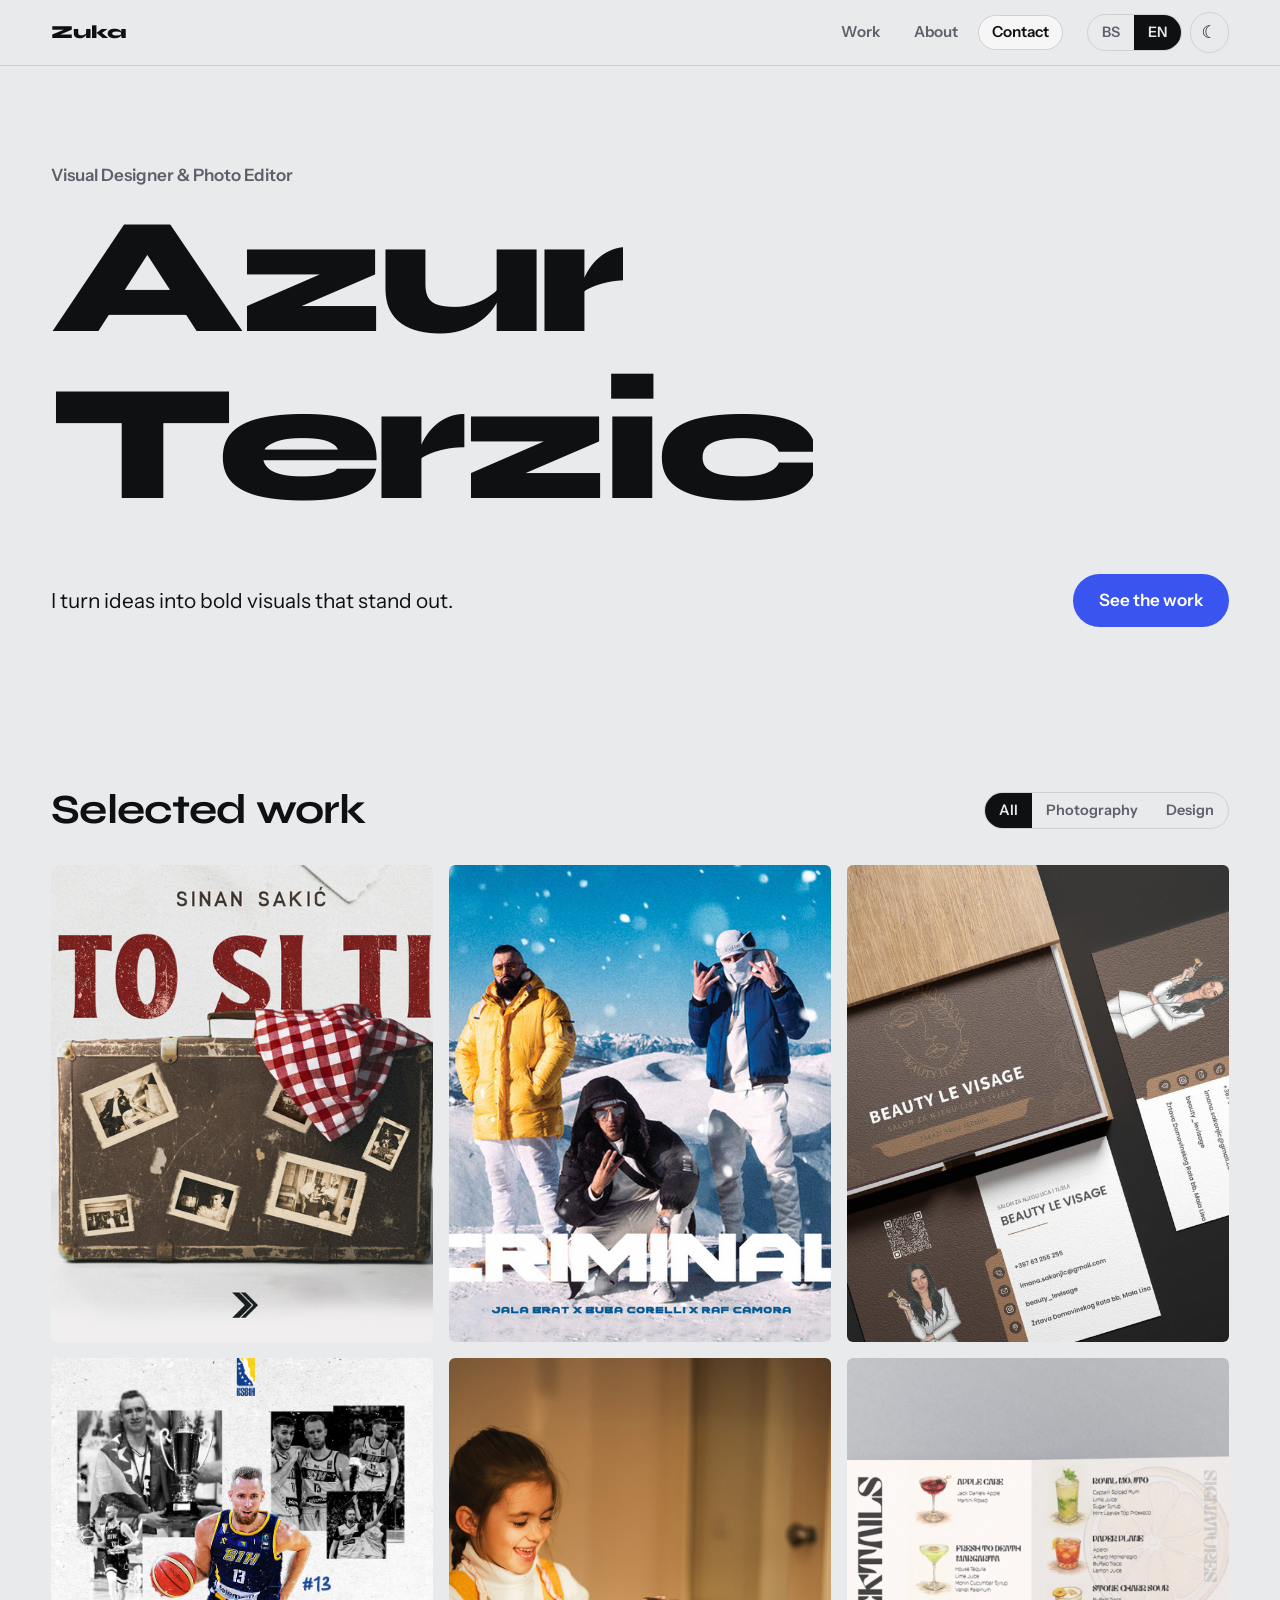
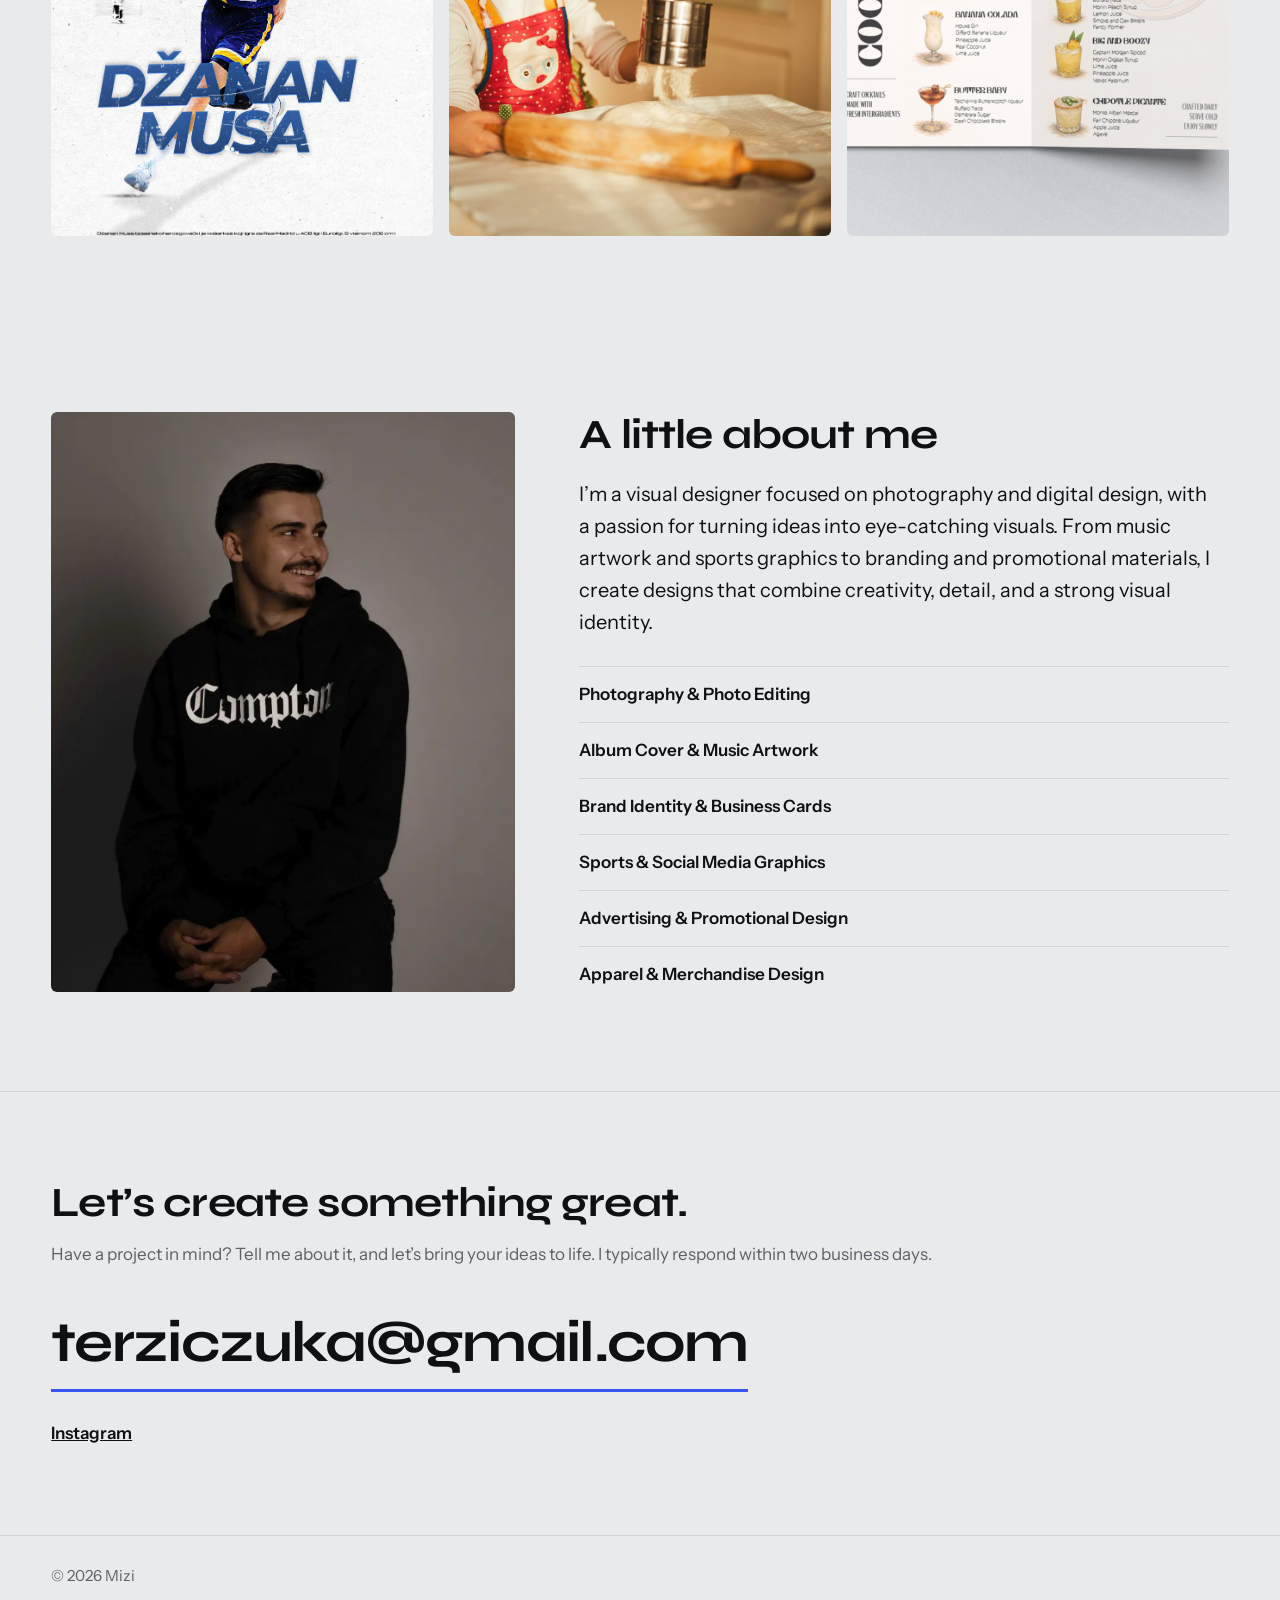
==== index.html @ 41fc602c "initial commit" ====
<!DOCTYPE html>
<html lang="en" data-theme="light">
<head>
  <meta charset="utf-8">
  <meta name="viewport" content="width=device-width, initial-scale=1">
  <title>Zuka – Photo designer</title>
  <meta name="description" content="Portfolio of a photo designer: photography, design and digital work.">
  <script src="early-setup.js"></script>

  <link rel="preconnect" href="https://fonts.googleapis.com">
  <link rel="preconnect" href="https://fonts.gstatic.com" crossorigin>
  <link href="https://fonts.googleapis.com/css2?family=Instrument+Sans:wght@400;600&family=Syne:wght@600..800&display=swap" rel="stylesheet">
  <link rel="stylesheet" href="style.css">
</head>

<body>
  <div id="scroll-progress"></div>

  <!-- === HEADER === -->
  <header class="site-header">
    <div class="container header-row">

        <a class="logo" href="#home">Zuka</a>

      <nav class="menu" aria-label="Main">
        <a href="#work"><span lang="en">Work</span><span lang="bs">Radovi</span></a>
        <a href="#about"><span lang="en">About</span><span lang="bs">O meni</span></a>
        <a href="#contact"><span lang="en">Contact</span><span lang="bs">Kontakt</span></a>
      </nav>

      <div class="controls">
        <div class="pill-group" aria-label="Language">
          <button type="button" data-language="bs" aria-pressed="false">BS</button>
          <button type="button" data-language="en" aria-pressed="true">EN</button>
        </div>
        <button type="button" id="theme-button" class="theme-button" aria-label="Dark / light mode">☾</button>
      </div>

    </div>
  </header>

  <main id="home">

    <!-- === HERO === -->
    <section class="hero">
      <div class="container">

        <p class="hero-role">
          <span lang="en">Visual Designer & Photo Editor</span><span lang="bs">Vizuelni dizajner i foto editor</span>
        </p>

        <h1 id="hero-name">Azur Terzic</h1>

        <div class="hero-row">
          <p class="hero-tagline">
            <span lang="en">I turn ideas into bold visuals that stand out.</span>
            <span lang="bs">Pretvaram ideje u upečatljive vizuale koji se izdvajaju.</span>
          </p>
          <a class="button" href="#work">
            <span lang="en">See the work</span><span lang="bs">Pogledaj radove</span>
          </a>
        </div>

      </div>
    </section>

    <!-- === WORK === -->
    <section id="work">
      <div class="container">

        <div class="work-header">
          <h2><span lang="en">Selected work</span><span lang="bs">Odabrani radovi</span></h2>
          <div class="pill-group" id="filters" aria-label="Filter">
            <button type="button" data-filter="all" aria-pressed="true">
              <span lang="en">All</span><span lang="bs">Sve</span>
            </button>
            <button type="button" data-filter="photo" aria-pressed="false">
              <span lang="en">Photography</span><span lang="bs">Fotografija</span>
            </button>
            <button type="button" data-filter="design" aria-pressed="false">
              <span lang="en">Design</span><span lang="bs">Dizajn</span>
            </button>
          </div>
        </div>

        <div class="gallery" id="gallery">
          <!-- ITEM 1 -->
          <a class="item" href="project-1.html" data-category="photo" style="aspect-ratio: 4 / 5;">
            <img src="photos/to_si_ti_album_cover.jpg" alt="Project title 1" style="view-transition-name: project-1;">
            <span class="caption">
              <strong class="title"><span lang="en">Photo Series for a album - Sinan Sakić</span><span lang="bs">Fotografija albuma - Sinan Sakić</span></strong>
            </span>
          </a>

          <!-- ITEM 2 -->
          <a class="item" href="project-2.html" data-category="design" style="aspect-ratio: 4 / 5;">
            <img src="photos/criminal_cover.jpg" alt="Project title 2" style="view-transition-name: project-1;">
            <span class="caption">
              <strong class="title"><span lang="en">Album Cover Design</span><span lang="bs">Dizajn Cover albuma</span></strong>
            </span>
          </a>

          <!-- ITEM 3 -->
          <a class="item" href="project-3.html" data-category="design" style="aspect-ratio: 4 / 5;">
            <img src="photos/bcard2.png" alt="Project title 3" style="view-transition-name: project-1;">
            <span class="caption">
              <strong class="title"><span lang="en">Business Card Design</span><span lang="bs">Dizajn vizitkarti</span></strong>
            </span>
          </a>

          <!-- ITEM 4 -->
          <a class="item" href="project-4.html" data-category="design" style="aspect-ratio: 4 / 5;">
            <img src="photos/dzanan_musa.png" alt="Project title 4" style="view-transition-name: project-1;">
            <span class="caption">
              <strong class="title"><span lang="en">Sport Graphics</span><span lang="bs">Sportske grafike</span></strong>
            </span>
          </a>

          <!-- ITEM 5 -->
          <a class="item" href="project-5.html" data-category="photo" style="aspect-ratio: 4 / 5;">
            <img src="photos/kuhanje.jpg" alt="Project title 5" style="view-transition-name: project-1;">b
            <span class="caption">
              <strong class="title"><span lang="en">Portrait Photography</span><span lang="bs">Portretna fotografija</span></strong>
            </span>
          </a>

          <!-- ITEM 6 -->
          <a class="item" href="project-6.html" data-category="design" style="aspect-ratio: 4 / 5;">
            <img src="photos/cocktail.png" alt="Project title 6" style="view-transition-name: project-1;">
            <span class="caption">
              <strong class="title"><span lang="en">Apparel & Merchandise Design</span><span lang="bs">Dizajn promotivnih proizvoda</span></strong>
            </span>
          </a>
        </div>
      </div>
    </section>

    <!-- === ABOUT === -->
    <section id="about">
      <div class="container about-layout">
        <div class="portrait">
          <img src="photos/zuka.png" alt="Portrait of the designer">
        </div>

        <div>
          <h2>
            <span lang="en">A little about me</span>
            <span lang="bs">Ukratko o meni</span>
          </h2>

          <p class="about-text">
            <span lang="en">
              I’m a visual designer focused on photography and digital design,
              with a passion for turning ideas into eye-catching visuals.
              From music artwork and sports graphics to branding and promotional
              materials, I create designs that combine creativity, detail,
              and a strong visual identity.
            </span>
            <span lang="bs">
              Bavim se vizuelnim dizajnom, s fokusom na fotografiju i digitalni
              dizajn. Volim pretvarati ideje u upečatljive vizuale — od muzičkih
              naslovnica i sportskih grafika do brendiranja i promotivnih
              materijala. U svom radu spajam kreativnost, detalje i prepoznatljiv
              vizuelni identitet.
            </span>
          </p>

          <ul class="services">
            <li>
              <span lang="en">Photography & Photo Editing</span>
              <span lang="bs">Fotografija i obrada fotografija</span>
            </li>
            <li>
              <span lang="en">Album Cover & Music Artwork</span>
              <span lang="bs">Naslovnice albuma i muzički dizajn</span>
            </li>
            <li>
              <span lang="en">Brand Identity & Business Cards</span>
              <span lang="bs">Vizuelni identitet i vizitkarte</span>
            </li>
            <li>
              <span lang="en">Sports & Social Media Graphics</span>
              <span lang="bs">Sportske grafike i dizajn za društvene mreže</span>
            </li>
            <li>
              <span lang="en">Advertising & Promotional Design</span>
              <span lang="bs">Reklamni i promotivni dizajn</span>
            </li>
            <li>
              <span lang="en">Apparel & Merchandise Design</span>
              <span lang="bs">Dizajn odjeće i promotivnih proizvoda</span>
            </li>
          </ul>
        </div>
      </div>
    </section>

    <!-- === CONTACT === -->
    <section id="contact">
      <div class="container">
        <h2><span lang="en">Let’s create something great.</span><span lang="bs">Hajde da stvorimo nešto sjajno.</span></h2>
        <p class="contact-text">
          <span lang="en">Have a project in mind? Tell me about it, and let’s bring your ideas to life. I typically respond within two business days.</span>
          <span lang="bs">Imaš ideju ili projekat na kojem želiš raditi? Javi mi se i zajedno ćemo tvoje ideje pretvoriti u stvarnost. Obično odgovaram u roku od dva radna dana.</span>
        </p>
        <a class="email-link" href="mailto:terziczuka@gmail.com">terziczuka@gmail.com</a>
        <p class="social-links">
          <a href="https://instagram.com/zukat4_">Instagram</a>
        </p>
      </div>
    </section>

  </main>


  <!-- === FOOTER === -->
  <footer class="site-footer">
    <div class="container">
      &copy; <span id="year"></span> Mizi
    </div>
  </footer>

  <!-- === LIGHTBOX ===  -->
  <dialog id="lightbox">
    <button type="button" id="lightbox-close" class="lightbox-button lightbox-close">✕</button>
    <button type="button" id="lightbox-previous" class="lightbox-button lightbox-previous">‹</button>
    <figure id="lightbox-content"></figure>
    <button type="button" id="lightbox-next" class="lightbox-button lightbox-next">›</button>
  </dialog>

  <script src="main.js"></script>
</body>
</html>
---- style.css ----
:root {
  --background: #e9eaec;
  --surface: #f6f6f7;          
  --text: #0f1012;
  --text-soft: #5d6068;        
  --line: #cfd1d5;             
  --accent: #3a54f0;           
  --accent-text: #ffffff;      
  color-scheme: light;
}

/* Dark theme colors */
:root[data-theme="dark"] {
  --background: #0c0d0f;
  --surface: #15171a;
  --text: #f0f0ee;
  --text-soft: #9a9da5;
  --line: #272a2f;
  --accent: #8a99ff;
  --accent-text: #0c0d0f;
  color-scheme: dark;
}


html[lang="en"] [lang="bs"],
html[lang="bs"] [lang="en"] {
  display: none;
}

* {
  box-sizing: border-box;
}

html {
  scroll-behavior: smooth;      
  scroll-padding-top: 90px;      
}

body {
  margin: 0;
  background: var(--background);
  color: var(--text);
  font-family: "Instrument Sans", system-ui, sans-serif;   
  font-size: 17px;
  line-height: 1.6;
  transition: background 0.25s, color 0.25s;
}

.container {
  max-width: 1280px;
  margin: 0 auto;
  padding: 0 clamp(20px, 4vw, 56px);
}

a {
  color: inherit;
}

:focus-visible {
  outline: 3px solid var(--accent);
  outline-offset: 3px;
}

h1,
h2,
.logo,
.email-link {
  font-family: Syne, "Instrument Sans", system-ui, sans-serif;
}

h2 {
  margin: 0;
  font-size: clamp(1.8rem, 4vw, 2.6rem);
  font-weight: 700;
  letter-spacing: -0.02em;
  line-height: 1.1;
}

section {
  padding: 88px 0;
}

.button {
  display: inline-block;
  padding: 13px 26px;
  border-radius: 99px;
  background: var(--accent);
  color: var(--accent-text);
  font-weight: 600;
  text-decoration: none;
}

.button:hover {
  filter: brightness(1.1);
}

.pill-group {
  display: inline-flex;
  flex-wrap: wrap;
  border: 1px solid var(--line);
  border-radius: 99px;
  overflow: hidden;
}

.pill-group button {
  padding: 6px 14px;
  border: 0;
  background: none;
  color: var(--text-soft);
  font: inherit;
  font-size: 0.9rem;
  font-weight: 600;
  cursor: pointer;
}

.pill-group button[aria-pressed="true"] {
  background: var(--text);
  color: var(--background);
}

#scroll-progress {
  position: fixed;
  top: 0;
  left: 0;
  z-index: 70;
  width: 100%;
  height: 3px;
  background: var(--accent);
  transform: scaleX(0);          
  transform-origin: left;
}

[hidden] {
  display: none !important;
}


/* HEADER */
.site-header {
  position: sticky;
  top: 0;
  z-index: 60;
  background: var(--background);
  border-bottom: 1px solid var(--line);
}

.header-row {
  display: flex;
  flex-wrap: wrap;
  align-items: center;
  gap: 12px;
  padding-top: 12px;
  padding-bottom: 12px;
}

.logo {
  font-size: 1.15rem;
  font-weight: 800;
  letter-spacing: -0.01em;
  text-decoration: none;
}

.menu {
  display: flex;
  gap: 6px;
  margin-left: auto;          
}

.menu a {
  padding: 5px 14px;
  border-radius: 99px;
  color: var(--text-soft);
  font-size: 0.95rem;
  font-weight: 600;
  text-decoration: none;
}

.menu a:hover {
  color: var(--text);
}

.menu a.active {
  background: var(--surface);
  color: var(--text);
  box-shadow: inset 0 0 0 1px var(--line);
}

.controls {
  display: flex;
  align-items: center;
  gap: 8px;
  margin-left: 12px;
}

.theme-button {
  padding: 6px 11px;
  border: 1px solid var(--line);
  border-radius: 99px;
  background: none;
  color: var(--text);
  font: inherit;
  cursor: pointer;
}


/* HERO */
.hero {
  padding: 96px 0 72px;
}

.hero-role {
  margin: 0 0 12px;
  color: var(--text-soft);
  font-weight: 600;
}

#hero-name {
  margin: 0 0 40px;
  font-size: clamp(3.4rem, 13vw, 10.5rem);    
  font-weight: 800;
  letter-spacing: -0.045em;
  line-height: 0.92;
}

#hero-name .word {
  display: inline-block;
  overflow: hidden;
  vertical-align: top;
  padding-bottom: 0.08em;
}

#hero-name .word span {
  display: inline-block;
  transform: translateY(105%);
  animation: slide-up 0.9s cubic-bezier(0.2, 0.7, 0.2, 1) forwards;
  animation-delay: calc(var(--word-index) * 0.12s);  
}

@keyframes slide-up {
  to { transform: none; }
}

.hero-row {
  display: flex;
  flex-wrap: wrap;
  align-items: center;
  justify-content: space-between;
  gap: 24px;
}

.hero-tagline {
  max-width: 22em;
  margin: 0;
  font-size: 1.3rem;
}


/* GALLERY */
.work-header {
  display: flex;
  flex-wrap: wrap;
  align-items: center;
  justify-content: space-between;
  gap: 20px;
  margin-bottom: 32px;
}

.gallery {
  columns: 3;
  column-gap: 16px;
}

.item {
  position: relative;
  display: block;
  width: 100%;
  margin: 0 0 16px;
  padding: 0;
  border: 0;
  border-radius: 6px;
  background: var(--surface);
  overflow: hidden;
  cursor: zoom-in;
  break-inside: avoid;
}

.item img,
.item .placeholder {
  display: block;
  width: 100%;
  height: 100%;
  object-fit: cover;            
}

.item .caption {
  position: absolute;
  right: 0;
  bottom: 0;
  left: 0;
  padding: 36px 16px 14px;
  background: linear-gradient(transparent, rgba(0, 0, 0, 0.7));
  color: #ffffff;
  text-align: left;
  opacity: 0;
  transition: opacity 0.2s;
}

.item:hover .caption,
.item:focus-visible .caption {
  opacity: 1;
}

@media (hover: none) {
  .item .caption {
    opacity: 1;
  }
}

.item .description {
  display: none;
}

.placeholder {
  display: flex;
  align-items: center;
  justify-content: center;
  padding: 16px;
  background: linear-gradient(135deg,
              hsl(var(--hue, 220) 30% 32%),
              hsl(calc(var(--hue, 220) + 40) 35% 20%));
  color: #ffffff;
  font-size: 0.85rem;
  text-align: center;
}


/* ABOUT */
.about-layout {
  display: grid;
  grid-template-columns: 5fr 7fr;     
  gap: 64px;
  align-items: start;
}

.portrait {
  aspect-ratio: 4 / 5;
  border-radius: 6px;
  overflow: hidden;
}

.portrait img,
.portrait .placeholder {
  display: block;
  width: 100%;
  height: 100%;
  object-fit: cover;
}

.about-text {
  max-width: 32em;
  margin: 20px 0 28px;
  font-size: 1.25rem;
}

.services {
  margin: 0;
  padding: 0;
  list-style: none;
}

.services li {
  padding: 14px 0;
  border-top: 1px solid var(--line);
  font-weight: 600;
}


/* CONTACT */
#contact {
  border-top: 1px solid var(--line);
}

.contact-text {
  margin: 16px 0 28px;
  color: var(--text-soft);
}

.email-link {
  display: inline-block;
  border-bottom: 3px solid var(--accent);
  font-size: clamp(1.5rem, 5.5vw, 3.6rem);
  font-weight: 700;
  letter-spacing: -0.03em;
  text-decoration: none;
  word-break: break-all;
}

.email-link:hover {
  color: var(--accent);
}

.social-links {
  display: flex;
  gap: 24px;
  margin: 28px 0 0;
}

.social-links a {
  font-weight: 600;
}


/* FOOTER */
.site-footer {
  padding: 28px 0;
  border-top: 1px solid var(--line);
  color: var(--text-soft);
  font-size: 0.95rem;
}


/* LIGHTBOX */
dialog#lightbox {
  width: 100%;
  height: 100%;
  max-width: 100vw;
  max-height: 100vh;
  padding: 0;
  border: 0;
  background: transparent;
  color: #ffffff;
}

dialog#lightbox[open] {
  display: flex;
  align-items: center;
  justify-content: center;
}

dialog#lightbox::backdrop {
  background: rgba(6, 7, 9, 0.94);      
}

#lightbox-content {
  max-width: min(88vw, 1200px);
  margin: 0;
  text-align: center;
}

#lightbox-content img {
  max-width: 100%;
  max-height: 80vh;
  border-radius: 4px;
}

#lightbox-content .placeholder {
  width: min(80vw, 720px);
  aspect-ratio: 4 / 3;
}

#lightbox-content figcaption {
  margin-top: 14px;
  color: #c9ccd2;
}

#lightbox-content .title {
  color: #ffffff;
}

.lightbox-button {
  position: absolute;
  width: 46px;
  height: 46px;
  border: 0;
  border-radius: 50%;
  background: rgba(255, 255, 255, 0.12);
  color: #ffffff;
  font-size: 1.5rem;
  cursor: pointer;
}

.lightbox-close    { top: 18px; right: 18px; }
.lightbox-previous { top: 50%; left: 14px;  transform: translateY(-50%); }
.lightbox-next     { top: 50%; right: 14px; transform: translateY(-50%); }


/* SMALL SCREENS */
@media (max-width: 900px) {
  .gallery { columns: 2; }               
}

@media (max-width: 860px) {
  html { scroll-padding-top: 110px; }
  section { padding: 64px 0; }

  .logo { margin-right: auto; }

  .menu {
    order: 3;
    flex-basis: 100%;
    margin: 0;
    overflow-x: auto;
  }
  .controls { margin-left: 0; }

  .about-layout {
    grid-template-columns: 1fr;
    gap: 32px;
  }
}

@media (max-width: 560px) {
  .gallery { columns: 1; }               
}

@media (prefers-reduced-motion: reduce) {
  html { scroll-behavior: auto; }
  #hero-name .word span {
    animation: none;
    transform: none;
  }
}

/* ---------------------------------------------------------------
   PROJECT VIEW (extra text and photos inside the lightbox)
--------------------------------------------------------------- */

/* Hidden in the gallery, shown only inside the lightbox */
.item .project-text,
.item .project-photos {
  display: none;
}

/* The lightbox content can scroll when the project is long */
#lightbox-content {
  max-height: 92vh;
  overflow-y: auto;
}

/* The longer text under the main photo */
#lightbox-content .project-text {
  display: block;
  max-width: 40em;
  margin: 24px auto 0;
  color: #c9ccd2;
  line-height: 1.7;
  text-align: left;
}

/* The extra photos: 2 columns */
#lightbox-content .more-photos {
  display: grid;
  grid-template-columns: repeat(2, 1fr);
  gap: 12px;
  align-items: start;
  margin-top: 28px;
}

#lightbox-content .more-photos img {
  width: 100%;
  height: auto;
  max-height: none;
}

#lightbox-content .more-photos .placeholder {
  width: 100%;
  aspect-ratio: 4 / 3;
}

/* On phones: 1 column */
@media (max-width: 560px) {
  #lightbox-content .more-photos {
    grid-template-columns: 1fr;
  }
}

/* ---------------------------------------------------------------
   PAGE-TO-PAGE ANIMATION
   Lets the browser morph the gallery photo into the project cover.
   (If the browser doesn't support it, nothing breaks.)
--------------------------------------------------------------- */
@view-transition {
  navigation: auto;
}

/* Gallery items are links now, not buttons */
.item {
  text-decoration: none;
  cursor: pointer;
}


/* ---------------------------------------------------------------
   PROJECT PAGE
--------------------------------------------------------------- */
.project-page {
  padding: 64px 0 88px;
}

/* Text slides up softly when the page opens */
.project-page .container > * {
  animation: fade-up 0.7s ease both;
}

@keyframes fade-up {
  from { opacity: 0; transform: translateY(16px); }
  to   { opacity: 1; transform: none; }
}

.project-category {
  margin: 0 0 12px;
  color: var(--text-soft);
  font-weight: 600;
}

.project-title {
  margin: 0 0 28px;
  font-size: clamp(2.4rem, 7vw, 5rem);
  font-weight: 800;
  letter-spacing: -0.04em;
  line-height: 1;
}

.project-intro {
  max-width: 40em;
  margin: 0 0 24px;
  font-size: 1.25rem;
}

.project-links {
  display: flex;
  flex-wrap: wrap;
  gap: 12px;
  margin: 0 0 56px;
}

/* The photos: one big photo under the other */
.project-images {
  display: grid;
  gap: 20px;
  max-width: 1000px;
}

.project-images img {
  display: block;
  width: 100%;
  height: auto;
  border-radius: 6px;
}

.project-images .placeholder {
  width: 100%;
  aspect-ratio: 4 / 5;
}

/* Optional: two photos next to each other */
.project-images.two-columns {
  grid-template-columns: repeat(2, 1fr);
  max-width: none;
}

@media (max-width: 700px) {
  .project-images.two-columns {
    grid-template-columns: 1fr;
  }
}

/* "All work" and "Next project" links at the bottom */
.project-nav {
  display: flex;
  justify-content: space-between;
  gap: 16px;
  margin-top: 72px;
  padding-top: 28px;
  border-top: 1px solid var(--line);
}

.project-nav a {
  font-family: Syne, "Instrument Sans", system-ui, sans-serif;
  font-size: 1.2rem;
  font-weight: 700;
  text-decoration: none;
}

.project-nav a:hover {
  color: var(--accent);
}

/* Less motion for visitors who prefer it */
@media (prefers-reduced-motion: reduce) {
  .project-page .container > * {
    animation: none;
  }
}

/* ---------------------------------------------------------------
   GALLERY GRID (replaces the old column layout)
   Every thumbnail has the same shape, rows line up neatly.
--------------------------------------------------------------- */
.gallery {
  display: grid;
  grid-template-columns: repeat(3, 1fr);    /* 3 equal columns on desktop */
  gap: 16px;
}

.gallery .item {
  aspect-ratio: 4 / 5 !important;           /* ✏️ EDIT: thumbnail shape (width / height). 1 / 1 = square, 3 / 4 = a bit taller */
  margin: 0;                                /* the gap above handles the spacing */
}

/* Tablet: 2 columns */
@media (max-width: 900px) {
  .gallery {
    grid-template-columns: repeat(2, 1fr);
  }
}

/* Phone: 1 column */
@media (max-width: 560px) {
  .gallery {
    grid-template-columns: 1fr;
  }
}
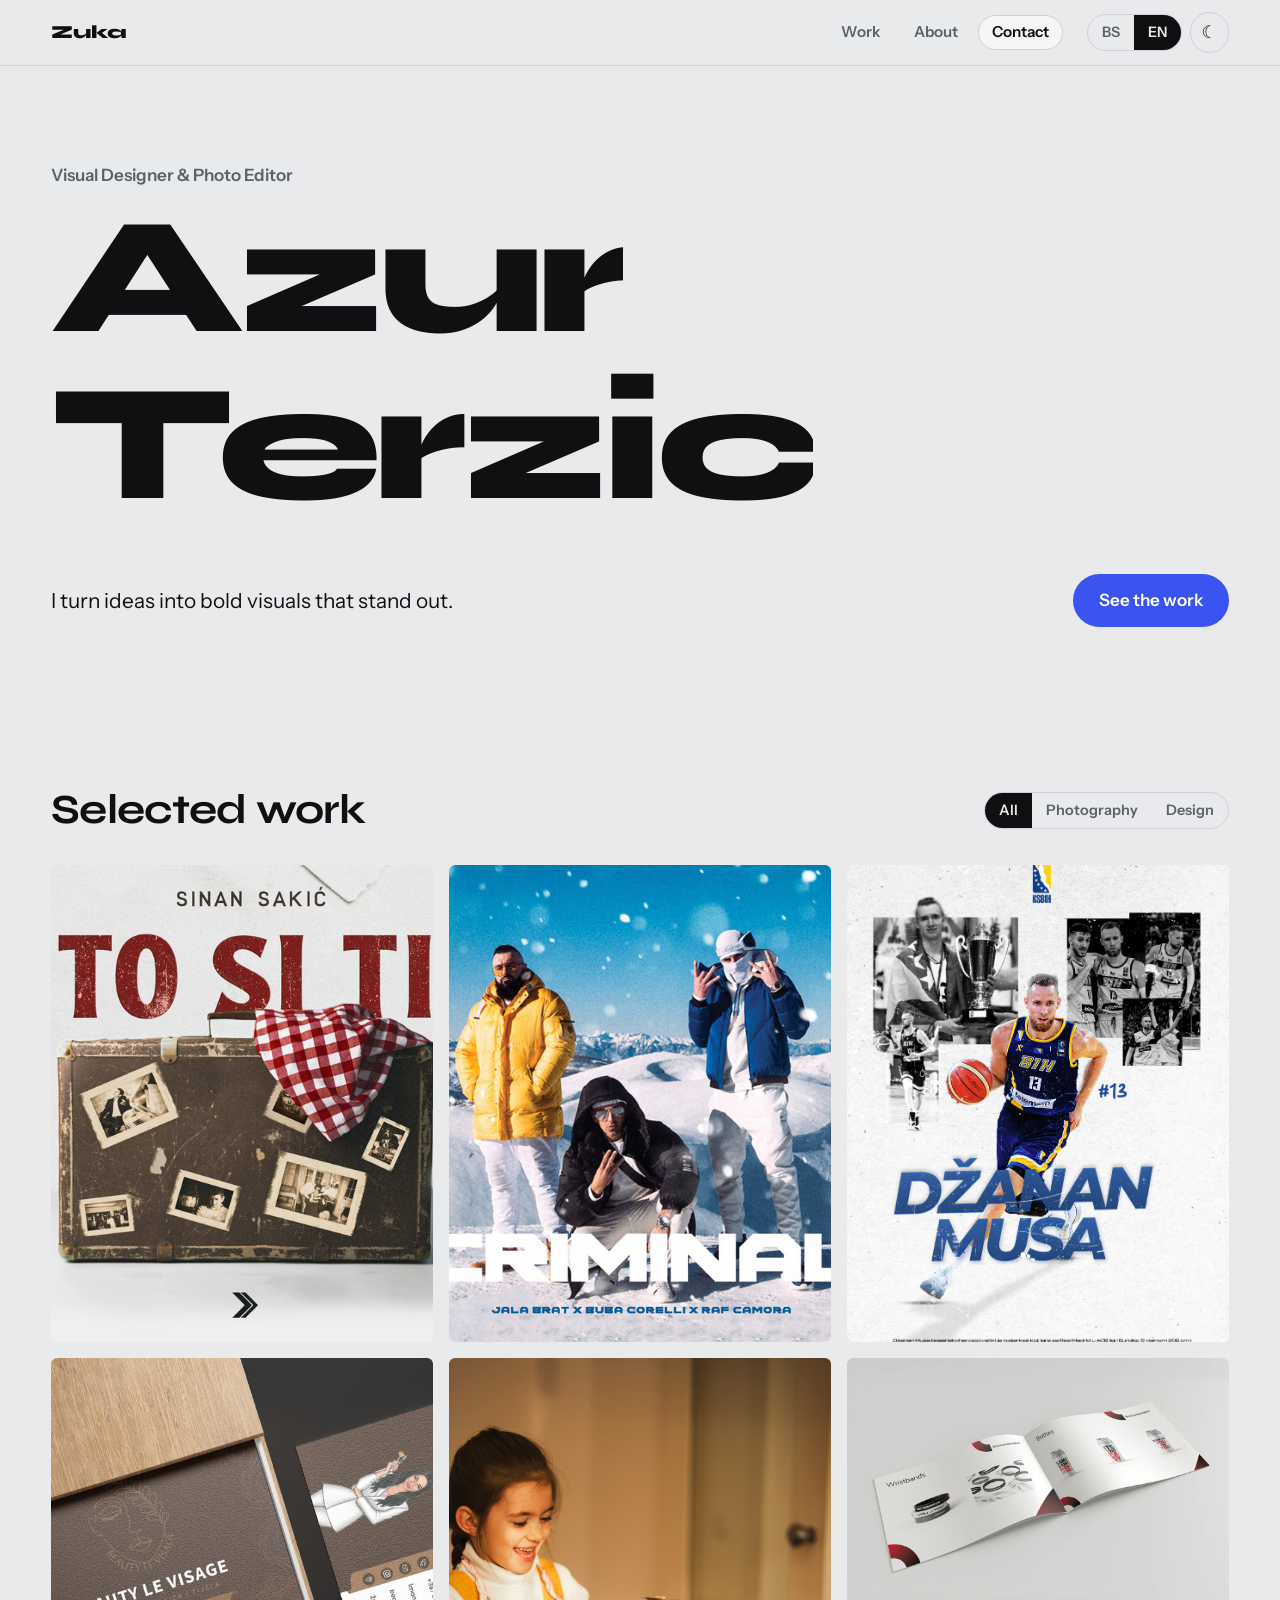
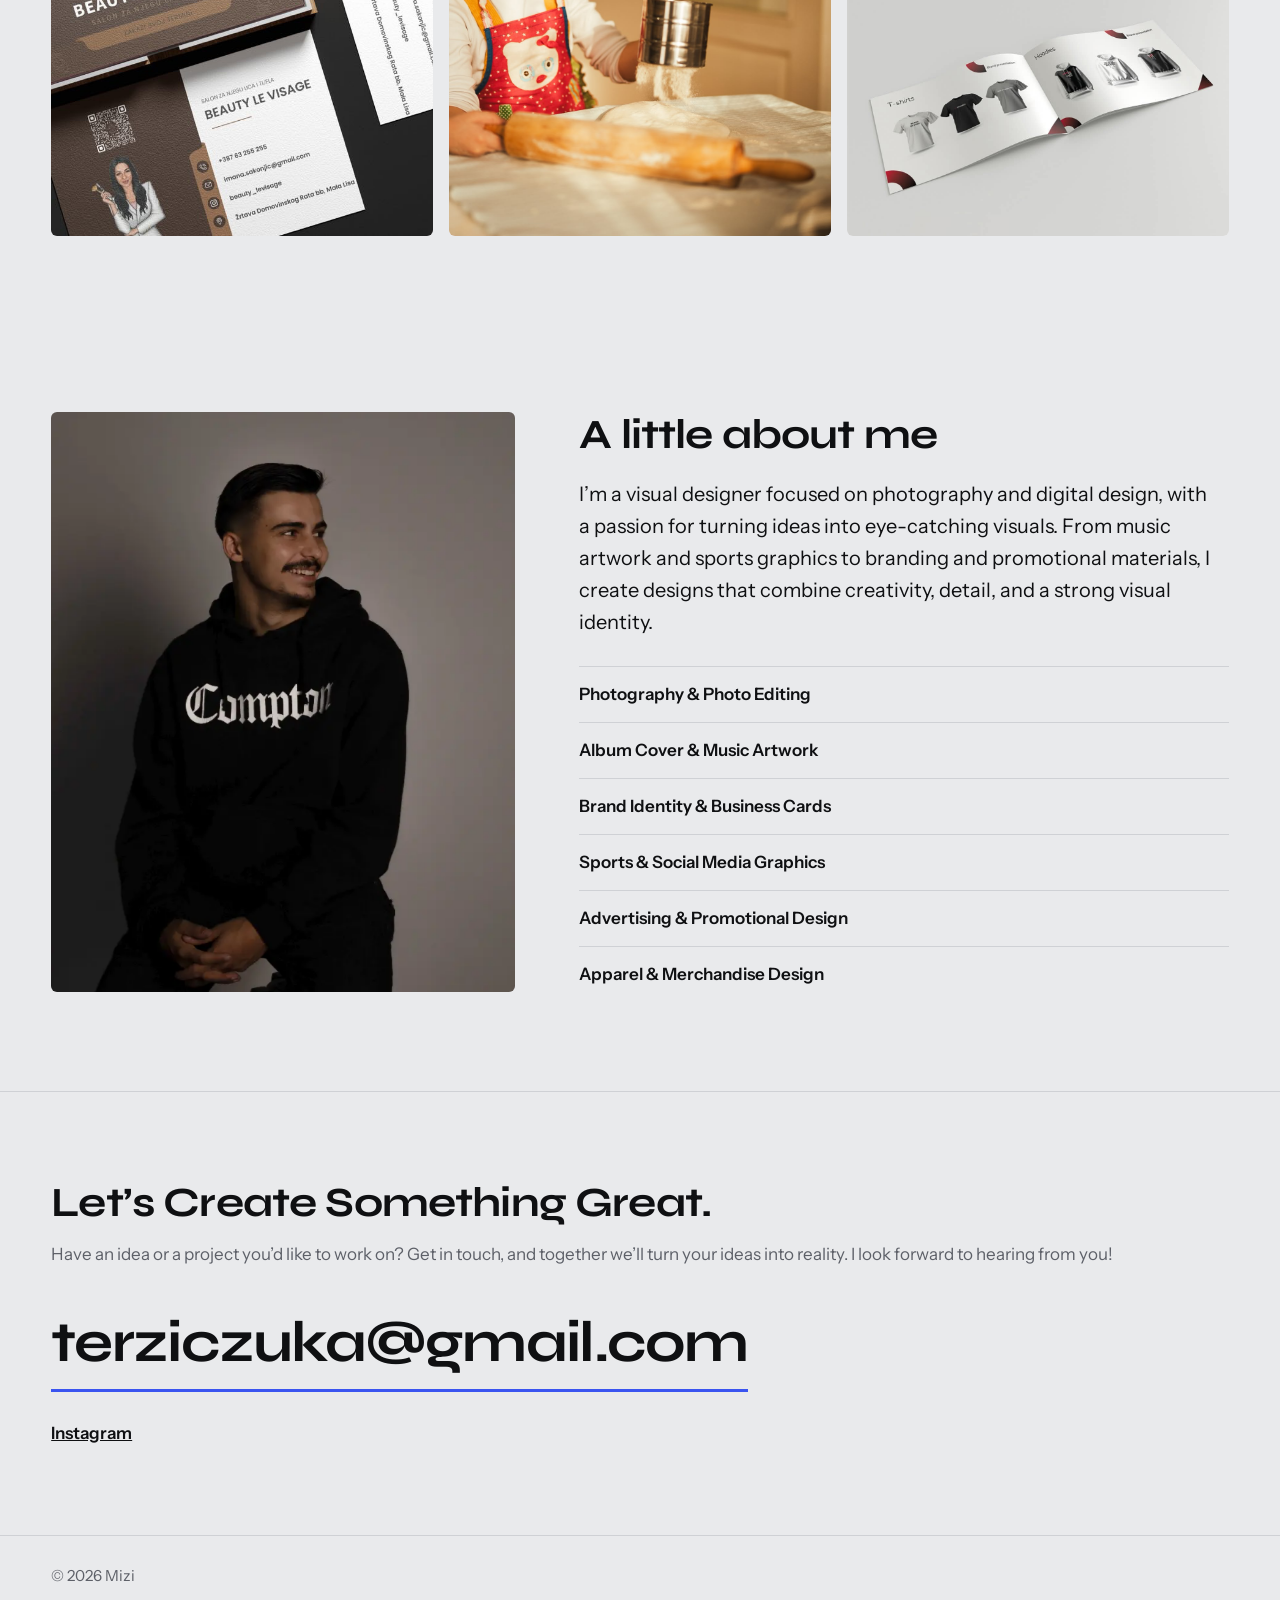
==== commit 69f54391: "Deleted Folder" ====
--- a/index.html
+++ b/index.html
@@ -88,7 +88,7 @@
           <a class="item" href="project-1.html" data-category="photo" style="aspect-ratio: 4 / 5;">
             <img src="photos/to_si_ti_album_cover.jpg" alt="Project title 1" style="view-transition-name: project-1;">
             <span class="caption">
-              <strong class="title"><span lang="en">Photo Series for a album - Sinan Sakić</span><span lang="bs">Fotografija albuma - Sinan Sakić</span></strong>
+              <strong class="title"><span lang="en">Sinan Sakić — Photo Series</span><span lang="bs">Fotografije Albuma Sinan Sakića</span></strong>
             </span>
           </a>
 
@@ -96,29 +96,29 @@
           <a class="item" href="project-2.html" data-category="design" style="aspect-ratio: 4 / 5;">
             <img src="photos/criminal_cover.jpg" alt="Project title 2" style="view-transition-name: project-1;">
             <span class="caption">
-              <strong class="title"><span lang="en">Album Cover Design</span><span lang="bs">Dizajn Cover albuma</span></strong>
+              <strong class="title"><span lang="en">Album Cover Design</span><span lang="bs">Dizajn cover albuma</span></strong>
             </span>
           </a>
 
           <!-- ITEM 3 -->
           <a class="item" href="project-3.html" data-category="design" style="aspect-ratio: 4 / 5;">
-            <img src="photos/bcard2.png" alt="Project title 3" style="view-transition-name: project-1;">
-            <span class="caption">
-              <strong class="title"><span lang="en">Business Card Design</span><span lang="bs">Dizajn vizitkarti</span></strong>
+            <img src="photos/musa.png" alt="Project title 3" style="view-transition-name: project-1;">
+            <span class="caption">
+              <strong class="title"><span lang="en">Sports Graphic Design</span><span lang="bs">Sportski grafički dizajn</span></strong>
             </span>
           </a>
 
           <!-- ITEM 4 -->
           <a class="item" href="project-4.html" data-category="design" style="aspect-ratio: 4 / 5;">
-            <img src="photos/dzanan_musa.png" alt="Project title 4" style="view-transition-name: project-1;">
-            <span class="caption">
-              <strong class="title"><span lang="en">Sport Graphics</span><span lang="bs">Sportske grafike</span></strong>
+            <img src="photos/bcard2.png" alt="Project title 4" style="view-transition-name: project-1;">
+            <span class="caption">
+              <strong class="title"><span lang="en">Business Card Design</span><span lang="bs">Dizajn vizitkarti</span></strong>
             </span>
           </a>
 
           <!-- ITEM 5 -->
           <a class="item" href="project-5.html" data-category="photo" style="aspect-ratio: 4 / 5;">
-            <img src="photos/kuhanje.jpg" alt="Project title 5" style="view-transition-name: project-1;">b
+            <img src="photos/kuhanje.jpg" alt="Project title 5" style="view-transition-name: project-1;">
             <span class="caption">
               <strong class="title"><span lang="en">Portrait Photography</span><span lang="bs">Portretna fotografija</span></strong>
             </span>
@@ -126,14 +126,15 @@
 
           <!-- ITEM 6 -->
           <a class="item" href="project-6.html" data-category="design" style="aspect-ratio: 4 / 5;">
-            <img src="photos/cocktail.png" alt="Project title 6" style="view-transition-name: project-1;">
-            <span class="caption">
-              <strong class="title"><span lang="en">Apparel & Merchandise Design</span><span lang="bs">Dizajn promotivnih proizvoda</span></strong>
-            </span>
-          </a>
-        </div>
-      </div>
-    </section>
+            <img src="photos/knjiga1.jpg" alt="Project title 6" style="view-transition-name: project-1;">
+            <span class="caption">
+              <strong class="title"><span lang="en">Apparel & Merchandise</span><span lang="bs">Dizajn promotivnih proizvoda</span></strong>
+            </span>
+          </a>
+        </div>
+      </div>
+    </section>
+
 
     <!-- === ABOUT === -->
     <section id="about">
@@ -195,18 +196,23 @@
       </div>
     </section>
 
+
+
     <!-- === CONTACT === -->
     <section id="contact">
       <div class="container">
-        <h2><span lang="en">Let’s create something great.</span><span lang="bs">Hajde da stvorimo nešto sjajno.</span></h2>
+
+        <h2><span lang="en">Let’s Create Something Great.</span><span lang="bs">Hajde da stvorimo nešto sjajno.</span></h2>
         <p class="contact-text">
-          <span lang="en">Have a project in mind? Tell me about it, and let’s bring your ideas to life. I typically respond within two business days.</span>
-          <span lang="bs">Imaš ideju ili projekat na kojem želiš raditi? Javi mi se i zajedno ćemo tvoje ideje pretvoriti u stvarnost. Obično odgovaram u roku od dva radna dana.</span>
+          <span lang="en">Have an idea or a project you’d like to work on? Get in touch, and together we’ll turn your ideas into reality. I look forward to hearing from you!</span>
+          <span lang="bs">Imaš ideju ili projekat na kojem želiš raditi? Javi mi se i zajedno ćemo tvoje ideje pretvoriti u stvarnost. Radujem se tvojoj poruci!</span>
         </p>
         <a class="email-link" href="mailto:terziczuka@gmail.com">terziczuka@gmail.com</a>
+
         <p class="social-links">
           <a href="https://instagram.com/zukat4_">Instagram</a>
         </p>
+
       </div>
     </section>
 
@@ -219,6 +225,7 @@
       &copy; <span id="year"></span> Mizi
     </div>
   </footer>
+
 
   <!-- === LIGHTBOX ===  -->
   <dialog id="lightbox">
@@ -228,6 +235,7 @@
     <button type="button" id="lightbox-next" class="lightbox-button lightbox-next">›</button>
   </dialog>
 
+
   <script src="main.js"></script>
 </body>
 </html>
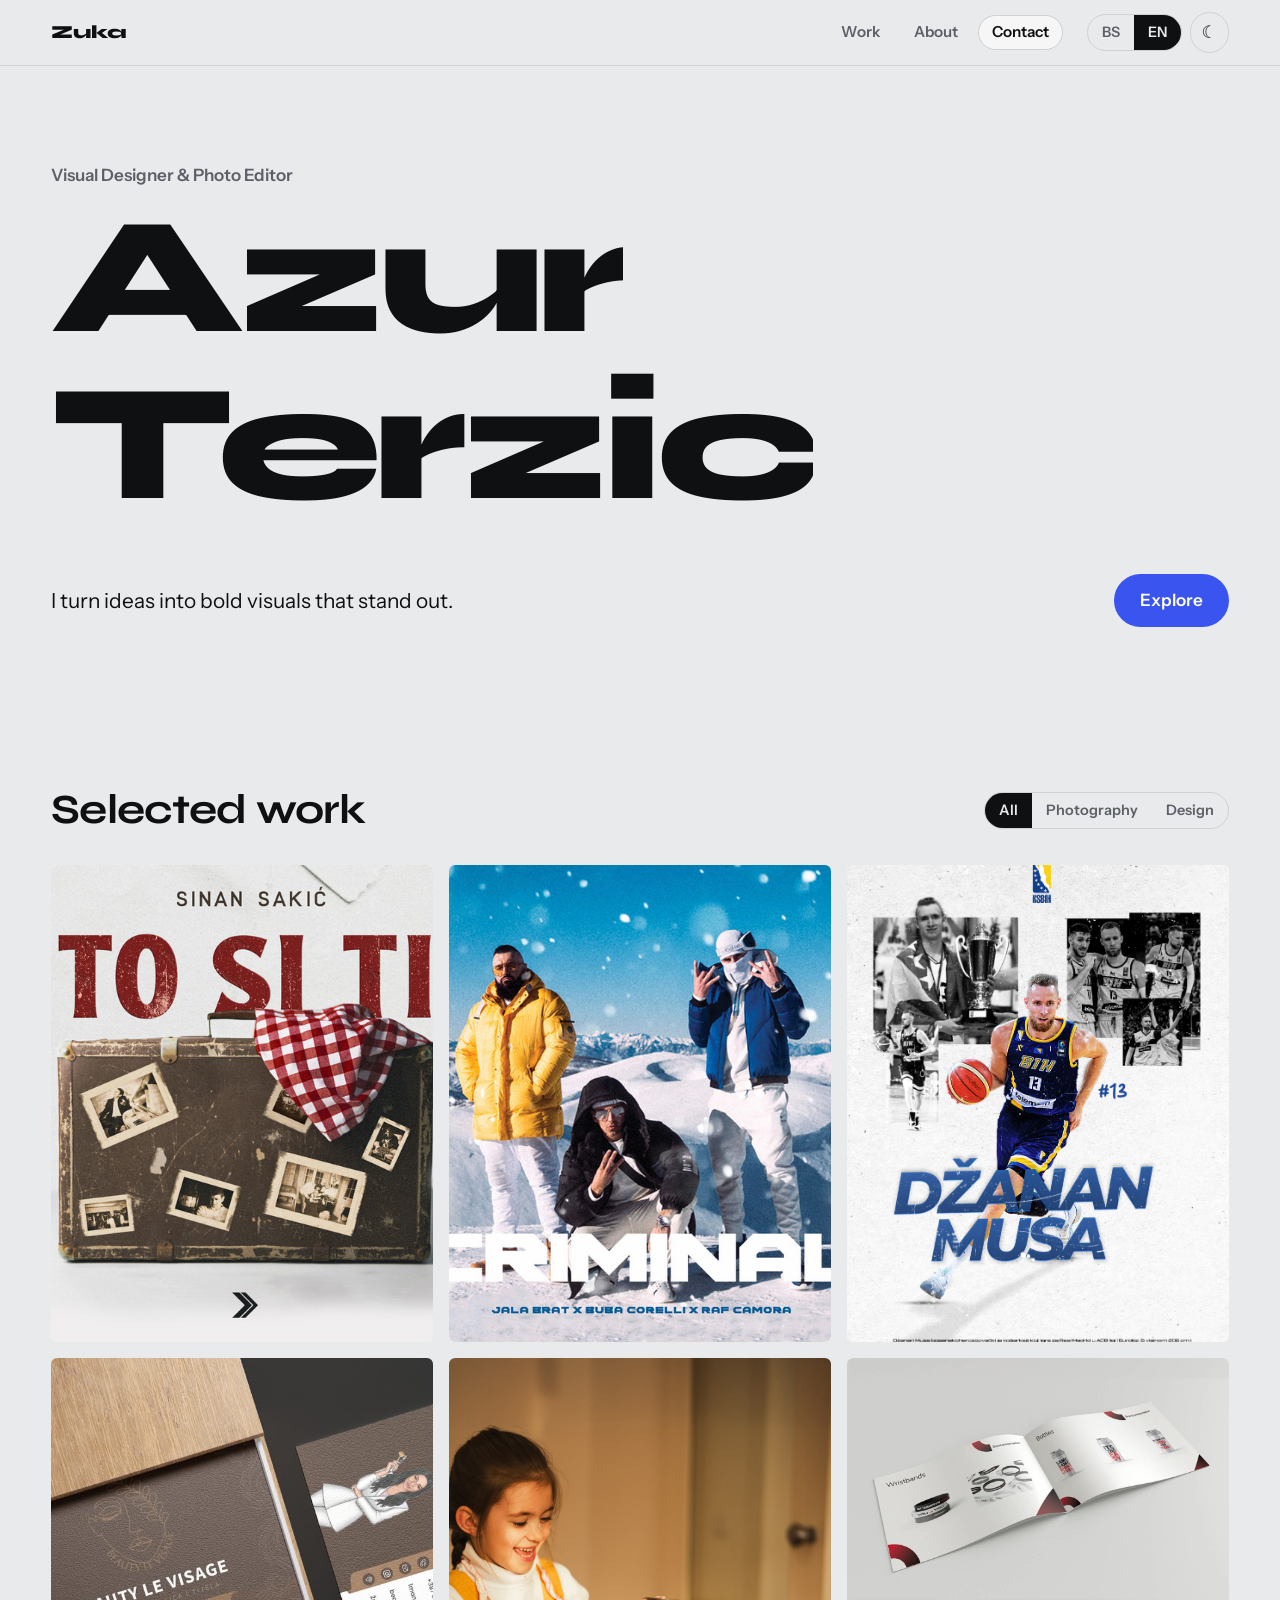
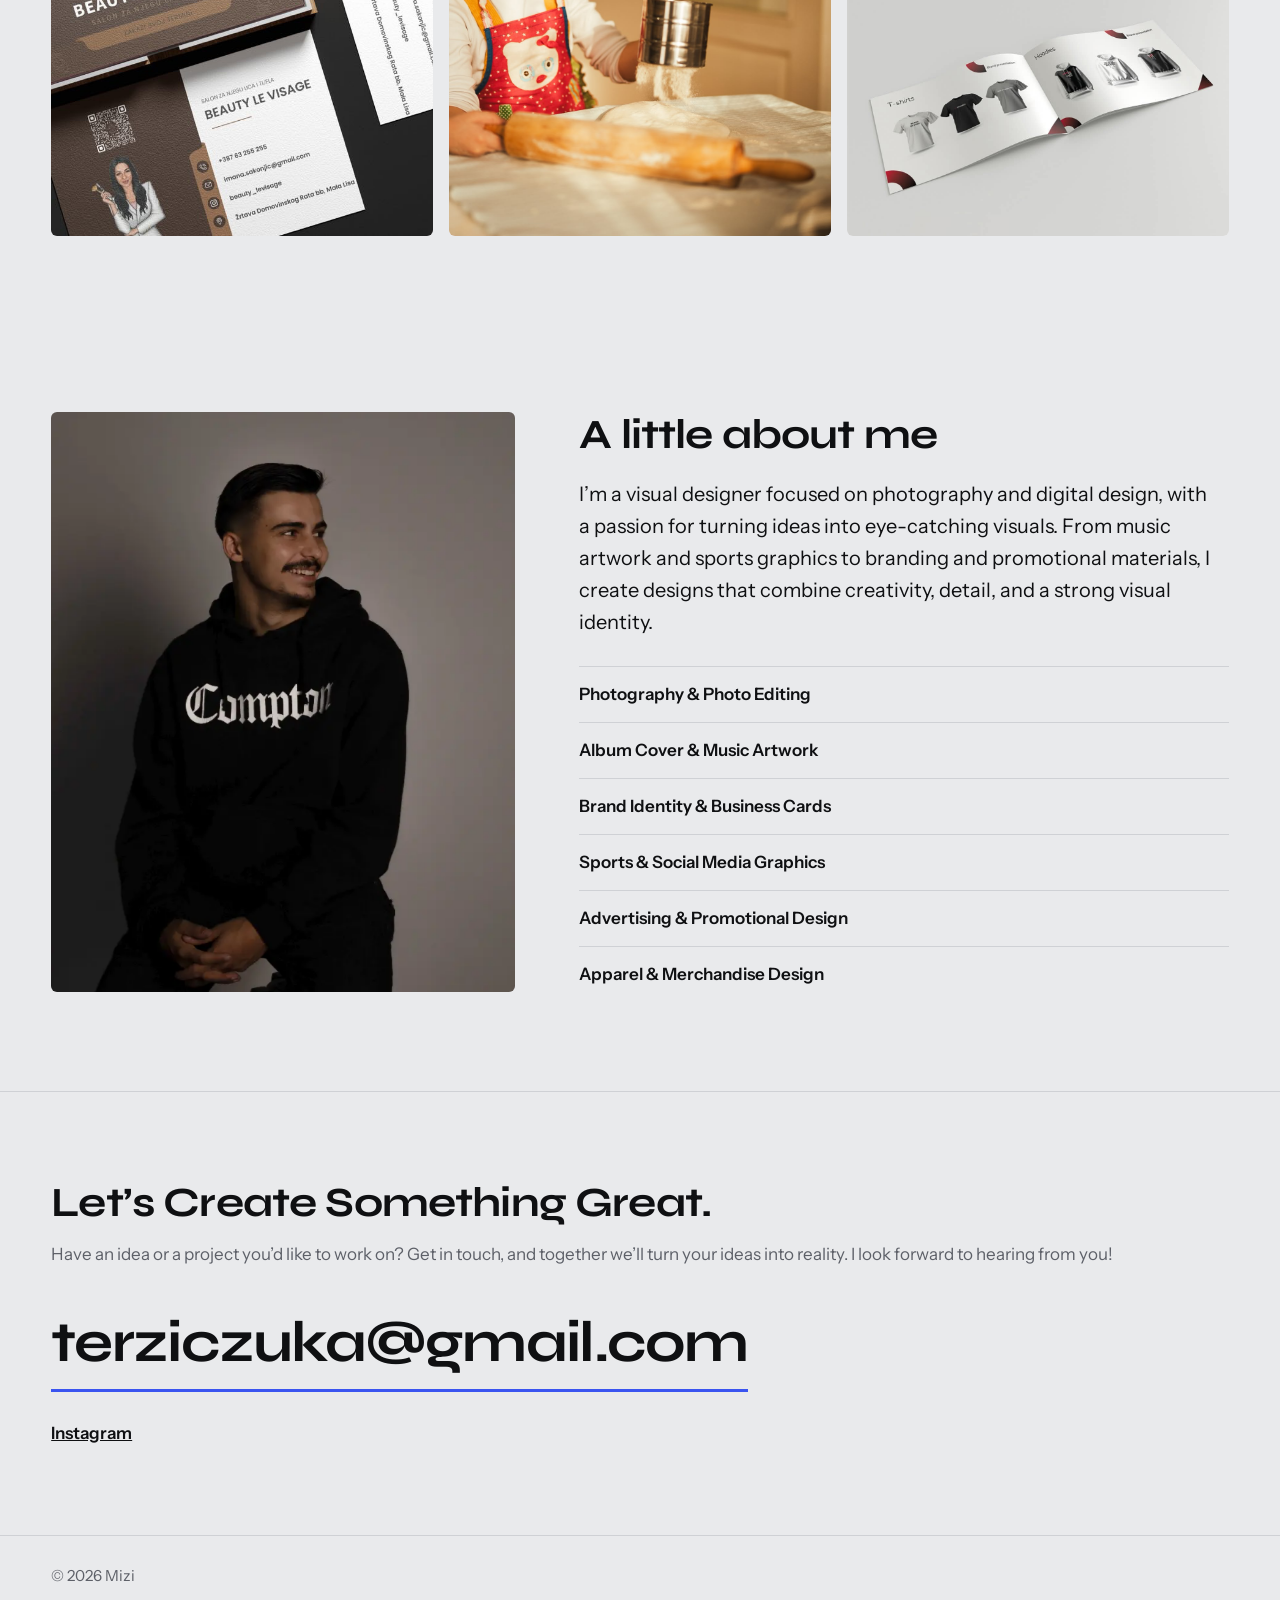
==== commit b680b10d: "Zuka Wishes" ====
--- a/index.html
+++ b/index.html
@@ -3,7 +3,7 @@
 <head>
   <meta charset="utf-8">
   <meta name="viewport" content="width=device-width, initial-scale=1">
-  <title>Zuka – Photo designer</title>
+  <title>Zuka – Designer</title>
   <meta name="description" content="Portfolio of a photo designer: photography, design and digital work.">
   <script src="early-setup.js"></script>
 
@@ -20,7 +20,7 @@
   <header class="site-header">
     <div class="container header-row">
 
-        <a class="logo" href="#home">Zuka</a>
+        <a class="logo" href="/">Zuka</a>
 
       <nav class="menu" aria-label="Main">
         <a href="#work"><span lang="en">Work</span><span lang="bs">Radovi</span></a>
@@ -57,7 +57,7 @@
             <span lang="bs">Pretvaram ideje u upečatljive vizuale koji se izdvajaju.</span>
           </p>
           <a class="button" href="#work">
-            <span lang="en">See the work</span><span lang="bs">Pogledaj radove</span>
+            <span lang="en">Explore</span><span lang="bs">Istraži</span>
           </a>
         </div>
 
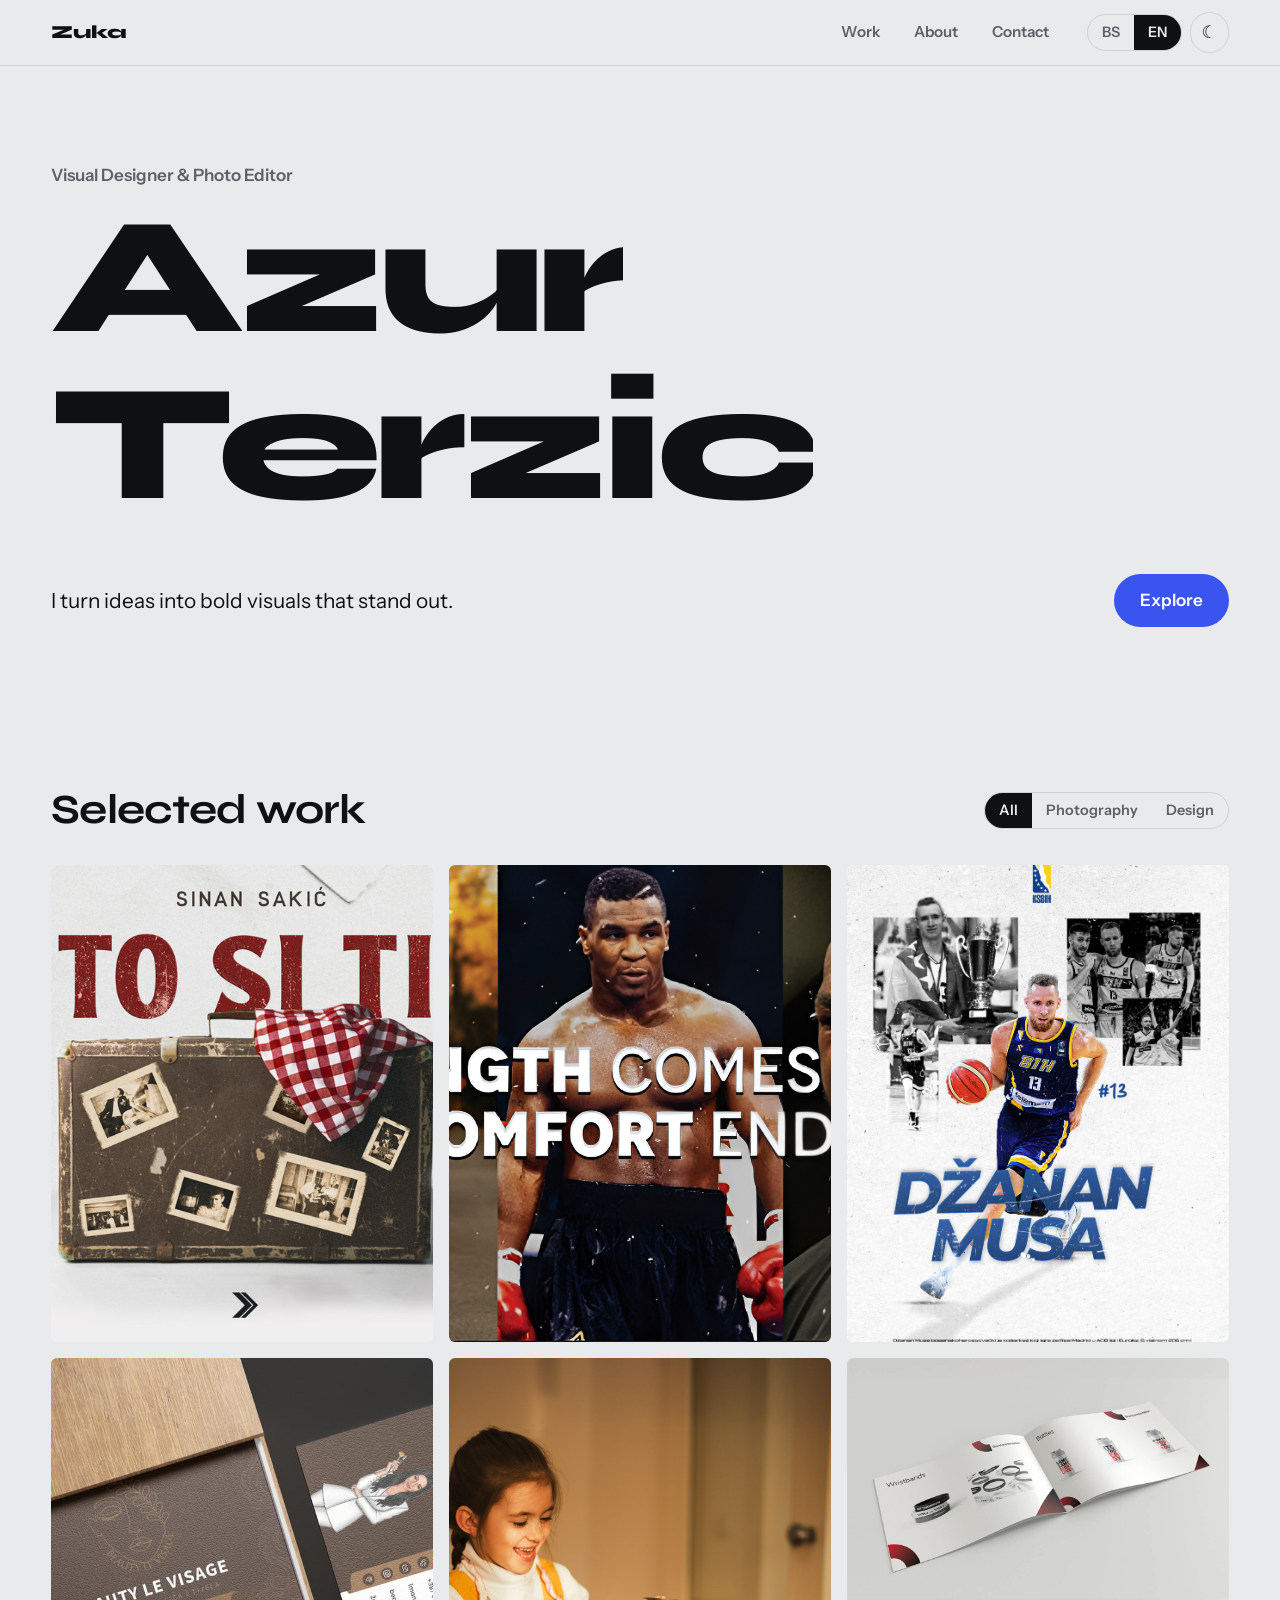
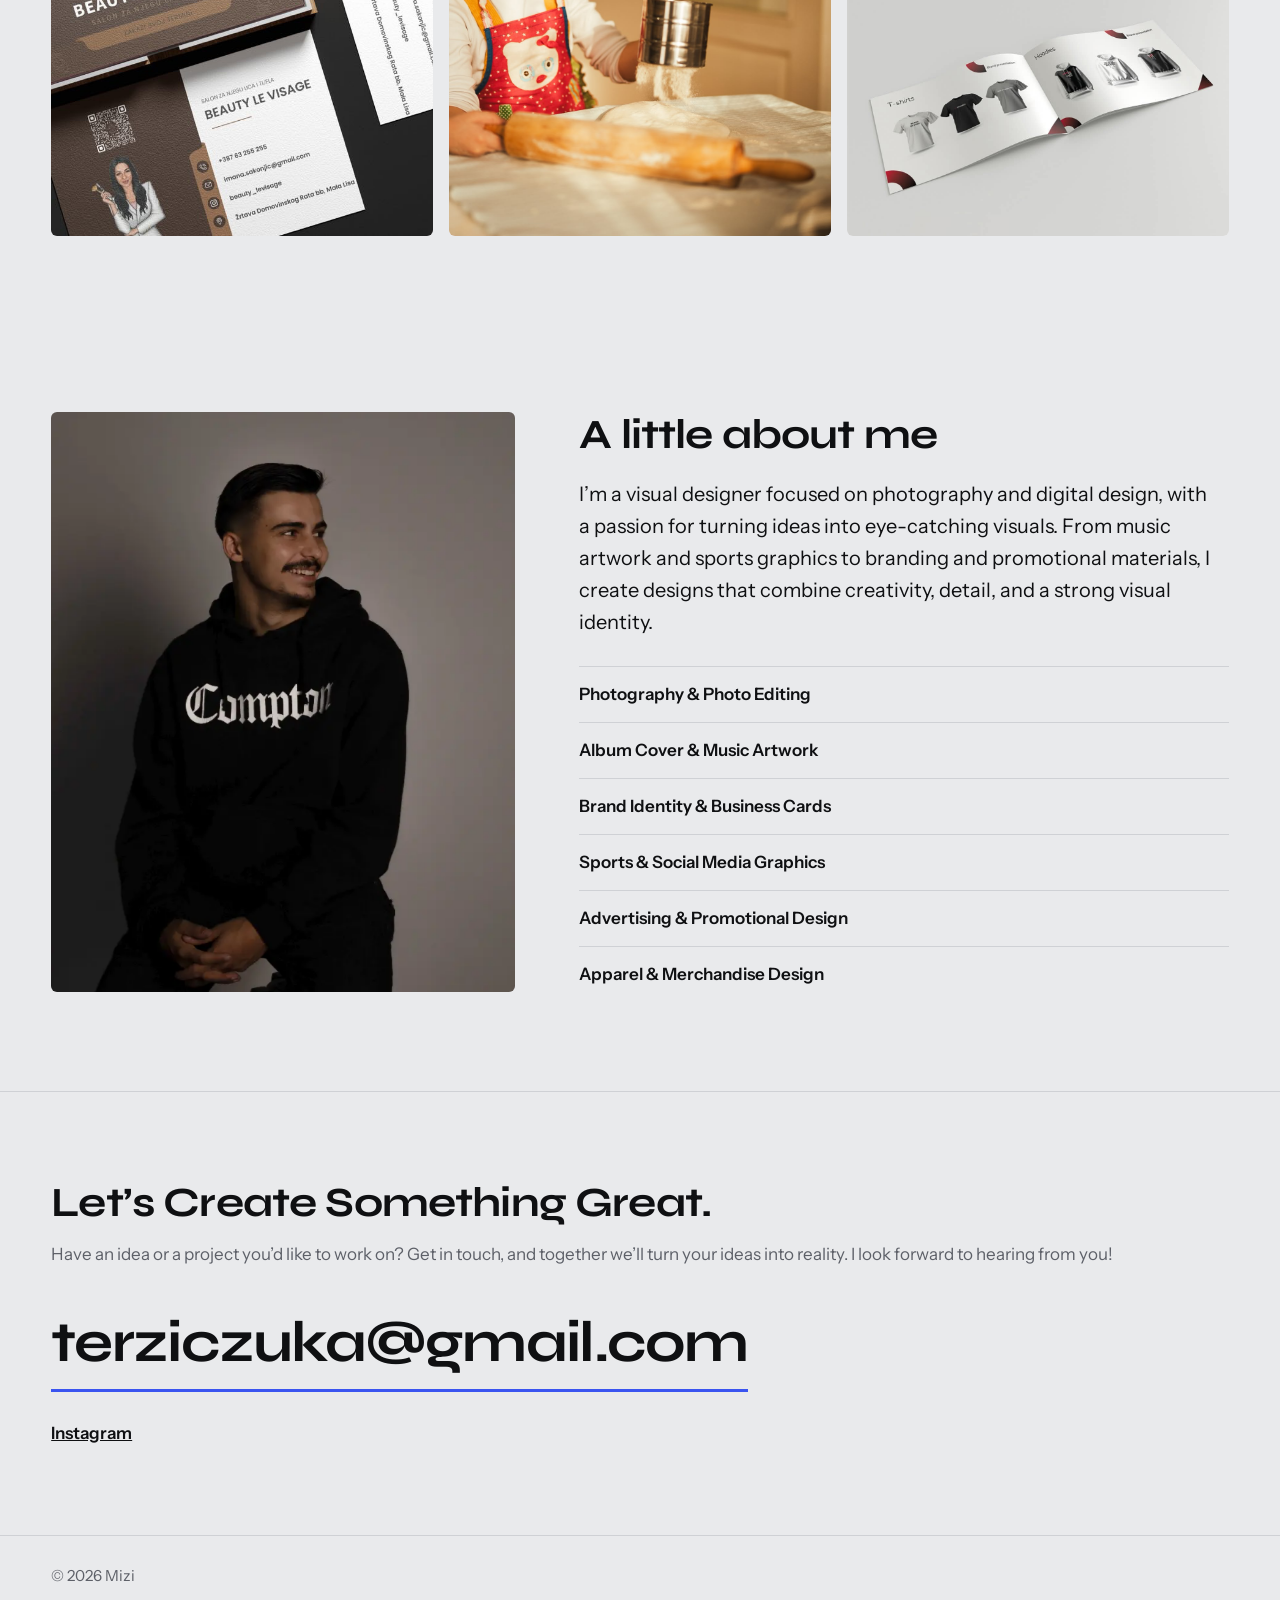
==== commit a679dd9d: "Zuka Wishes, Name changes" ====
--- a/index.html
+++ b/index.html
@@ -5,12 +5,23 @@
   <meta name="viewport" content="width=device-width, initial-scale=1">
   <title>Zuka – Designer</title>
   <meta name="description" content="Portfolio of a photo designer: photography, design and digital work.">
+  <meta property="og:type" content="website">
+  <meta property="og:url" content="https://azurterzic.com/">
+  <meta property="og:title" content="ZT4 – Photo designer">
+  <meta property="og:description" content="Photography, design and digital work by Azur Terzic.">
+  <meta property="og:image" content="https://azurterzic.com/photos/zukapreview.png">
+  <meta property="og:image:width" content="1200">
+  <meta property="og:image:height" content="630">
+  <meta name="twitter:card" content="summary_large_image">
   <script src="early-setup.js"></script>
 
   <link rel="preconnect" href="https://fonts.googleapis.com">
   <link rel="preconnect" href="https://fonts.gstatic.com" crossorigin>
   <link href="https://fonts.googleapis.com/css2?family=Instrument+Sans:wght@400;600&family=Syne:wght@600..800&display=swap" rel="stylesheet">
   <link rel="stylesheet" href="style.css">
+  <link rel="icon" type="image/svg+xml" href="photos/zt4-icon.svg">
+  <link rel="icon" type="image/png" href="photos/zt4-icon.png">
+  <link rel="shortcut icon" href="photos/favicon.ico">
 </head>
 
 <body>
@@ -23,9 +34,9 @@
         <a class="logo" href="/">Zuka</a>
 
       <nav class="menu" aria-label="Main">
-        <a href="#work"><span lang="en">Work</span><span lang="bs">Radovi</span></a>
-        <a href="#about"><span lang="en">About</span><span lang="bs">O meni</span></a>
-        <a href="#contact"><span lang="en">Contact</span><span lang="bs">Kontakt</span></a>
+        <a href="/work" data-route="work"><span lang="en">Work</span><span lang="bs">Radovi</span></a>
+        <a href="/about" data-route="about"><span lang="en">About</span><span lang="bs">O meni</span></a>
+        <a href="/contact" data-route="contact"><span lang="en">Contact</span><span lang="bs">Kontakt</span></a>
       </nav>
 
       <div class="controls">
@@ -85,7 +96,7 @@
 
         <div class="gallery" id="gallery">
           <!-- ITEM 1 -->
-          <a class="item" href="project-1.html" data-category="photo" style="aspect-ratio: 4 / 5;">
+          <a class="item" href="/project-1.html" data-category="photo" style="aspect-ratio: 4 / 5;">
             <img src="photos/to_si_ti_album_cover.jpg" alt="Project title 1" style="view-transition-name: project-1;">
             <span class="caption">
               <strong class="title"><span lang="en">Sinan Sakić — Photo Series</span><span lang="bs">Fotografije Albuma Sinan Sakića</span></strong>
@@ -93,15 +104,15 @@
           </a>
 
           <!-- ITEM 2 -->
-          <a class="item" href="project-2.html" data-category="design" style="aspect-ratio: 4 / 5;">
-            <img src="photos/criminal_cover.jpg" alt="Project title 2" style="view-transition-name: project-1;">
-            <span class="caption">
-              <strong class="title"><span lang="en">Album Cover Design</span><span lang="bs">Dizajn cover albuma</span></strong>
+          <a class="item" href="/project-2.html" data-category="design" style="aspect-ratio: 4 / 5;">
+            <img src="photos/strength_thumbnail-Picsart-AiImageEnhancer.png" alt="Project title 2" style="view-transition-name: project-1;">
+            <span class="caption">
+              <strong class="title"><span lang="en">YouTube Thumbnails</span><span lang="bs">YouTube Thumbnailovi</span></strong>
             </span>
           </a>
 
           <!-- ITEM 3 -->
-          <a class="item" href="project-3.html" data-category="design" style="aspect-ratio: 4 / 5;">
+          <a class="item" href="/project-3.html" data-category="design" style="aspect-ratio: 4 / 5;">
             <img src="photos/musa.png" alt="Project title 3" style="view-transition-name: project-1;">
             <span class="caption">
               <strong class="title"><span lang="en">Sports Graphic Design</span><span lang="bs">Sportski grafički dizajn</span></strong>
@@ -109,7 +120,7 @@
           </a>
 
           <!-- ITEM 4 -->
-          <a class="item" href="project-4.html" data-category="design" style="aspect-ratio: 4 / 5;">
+          <a class="item" href="/project-4.html" data-category="design" style="aspect-ratio: 4 / 5;">
             <img src="photos/bcard2.png" alt="Project title 4" style="view-transition-name: project-1;">
             <span class="caption">
               <strong class="title"><span lang="en">Business Card Design</span><span lang="bs">Dizajn vizitkarti</span></strong>
@@ -117,7 +128,7 @@
           </a>
 
           <!-- ITEM 5 -->
-          <a class="item" href="project-5.html" data-category="photo" style="aspect-ratio: 4 / 5;">
+          <a class="item" href="/project-5.html" data-category="photo" style="aspect-ratio: 4 / 5;">
             <img src="photos/kuhanje.jpg" alt="Project title 5" style="view-transition-name: project-1;">
             <span class="caption">
               <strong class="title"><span lang="en">Portrait Photography</span><span lang="bs">Portretna fotografija</span></strong>
@@ -125,7 +136,7 @@
           </a>
 
           <!-- ITEM 6 -->
-          <a class="item" href="project-6.html" data-category="design" style="aspect-ratio: 4 / 5;">
+          <a class="item" href="/project-6.html" data-category="design" style="aspect-ratio: 4 / 5;">
             <img src="photos/knjiga1.jpg" alt="Project title 6" style="view-transition-name: project-1;">
             <span class="caption">
               <strong class="title"><span lang="en">Apparel & Merchandise</span><span lang="bs">Dizajn promotivnih proizvoda</span></strong>
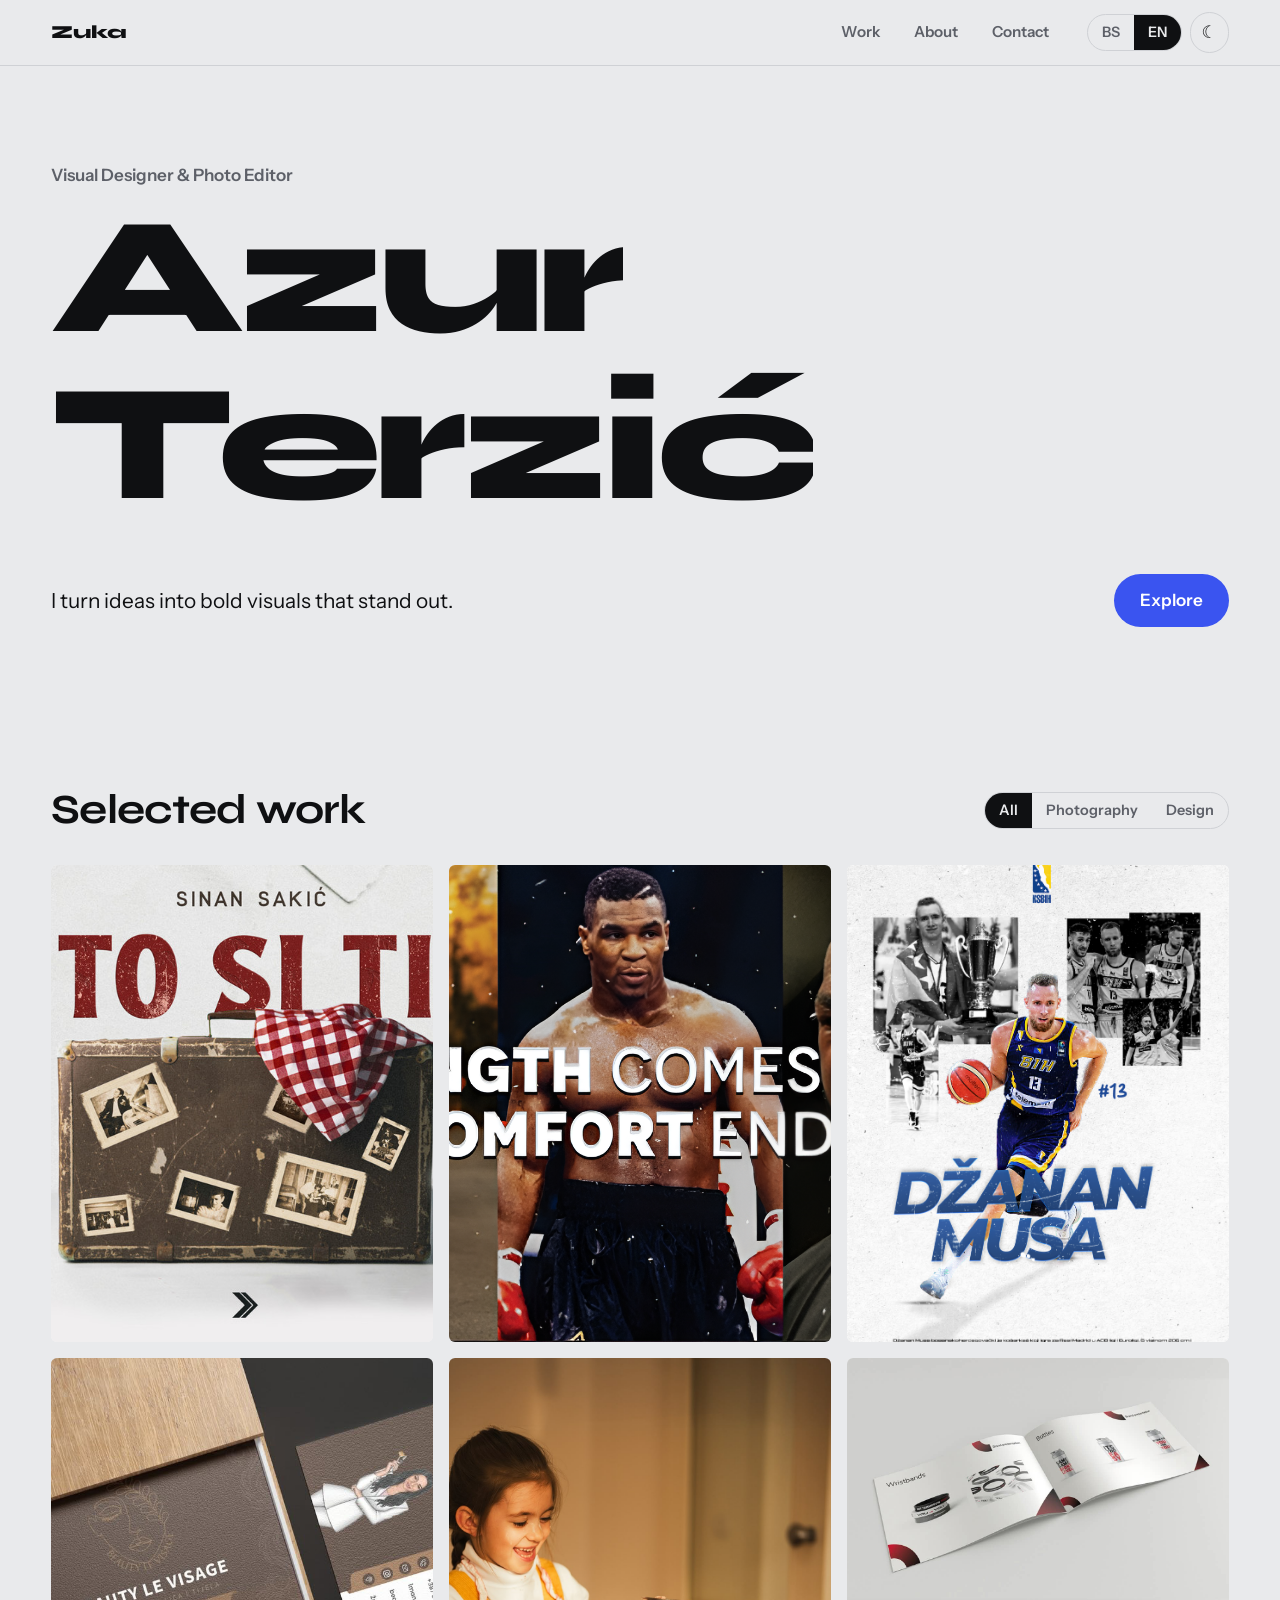
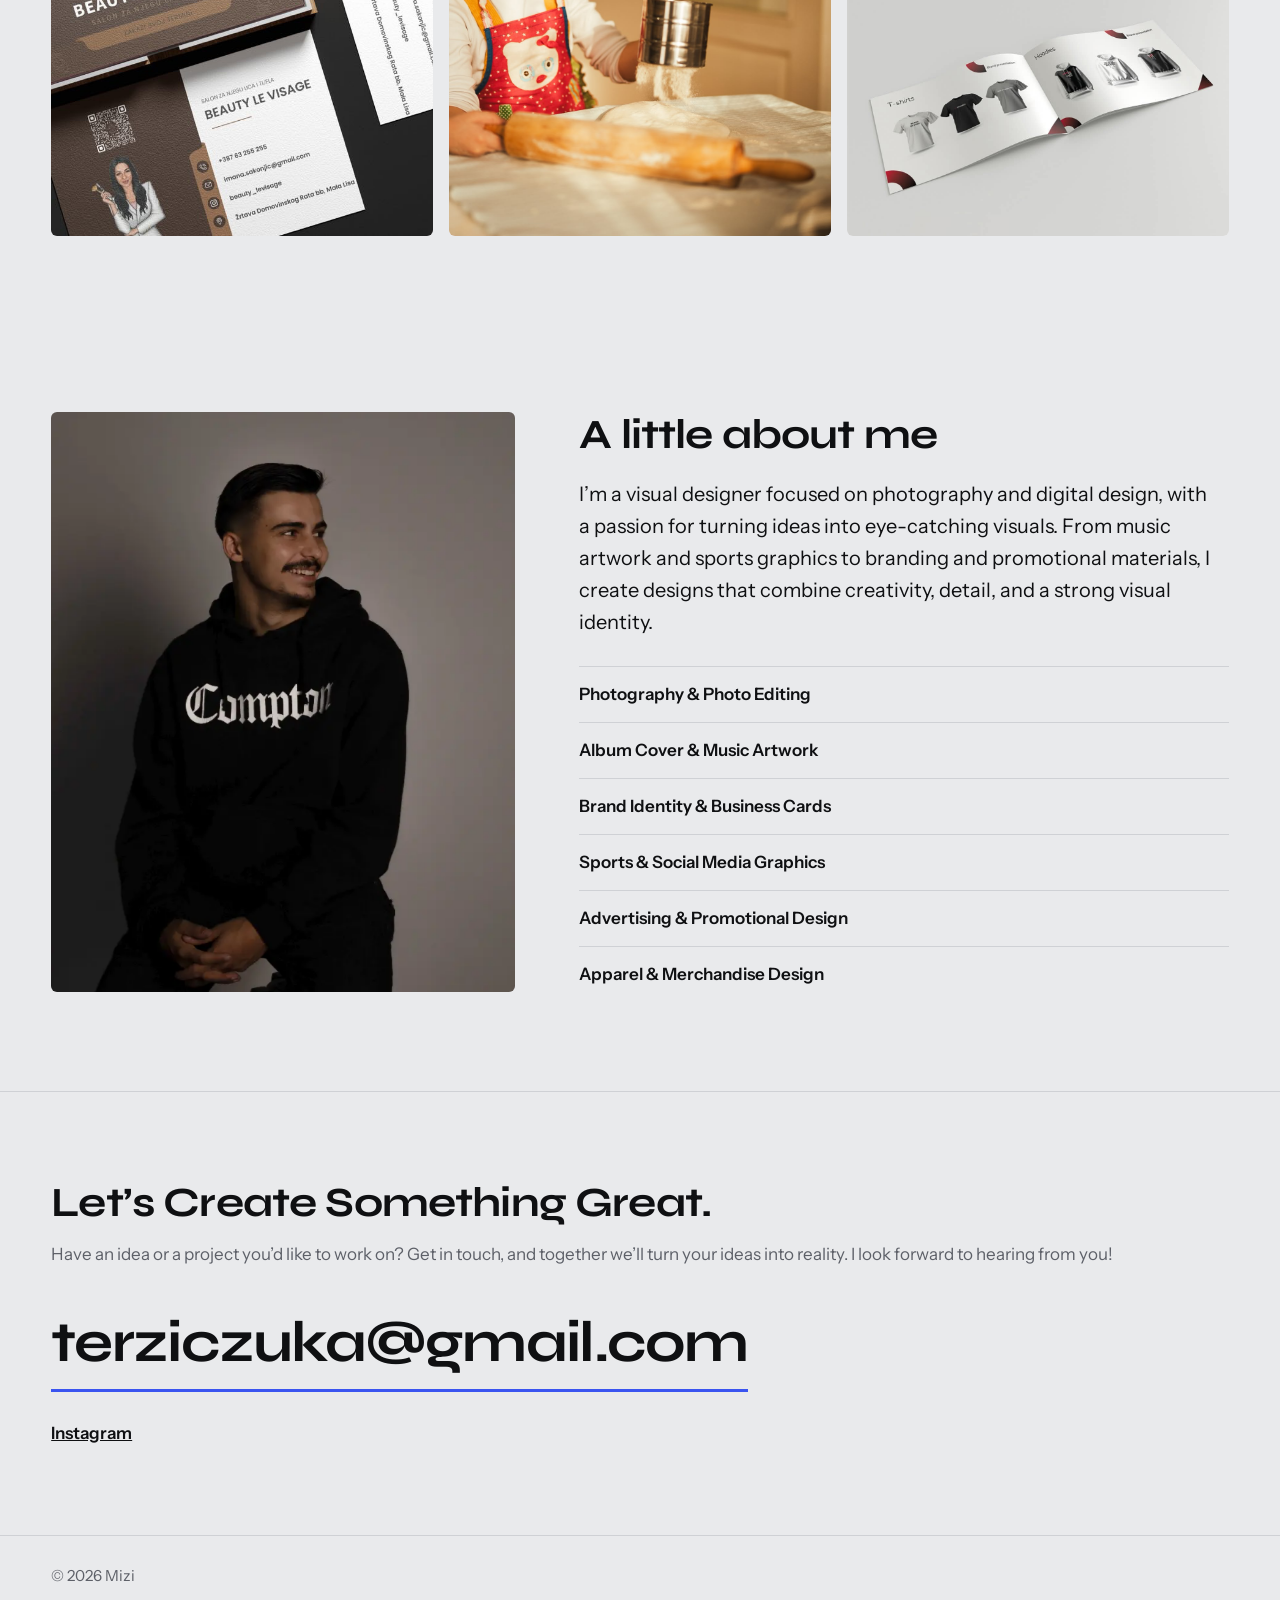
==== commit bf0b1639: "Name changes and Icon update" ====
--- a/index.html
+++ b/index.html
@@ -3,18 +3,19 @@
 <head>
   <meta charset="utf-8">
   <meta name="viewport" content="width=device-width, initial-scale=1">
-  <title>Zuka – Designer</title>
-  <meta name="description" content="Portfolio of a photo designer: photography, design and digital work.">
+  <title>Azur Terzić – Designer</title>
+  <meta name="description" content="Azur Terzic Portfolio: photography, design and digital work.">
   <meta property="og:type" content="website">
   <meta property="og:url" content="https://azurterzic.com/">
-  <meta property="og:title" content="ZT4 – Photo designer">
+  <meta property="og:title" content="Azur Terzić – Designer">
   <meta property="og:description" content="Photography, design and digital work by Azur Terzic.">
   <meta property="og:image" content="https://azurterzic.com/photos/zukapreview.png">
   <meta property="og:image:width" content="1200">
   <meta property="og:image:height" content="630">
+  <meta property="og:site_name" content="Azur Terzic">
   <meta name="twitter:card" content="summary_large_image">
+  
   <script src="early-setup.js"></script>
-
   <link rel="preconnect" href="https://fonts.googleapis.com">
   <link rel="preconnect" href="https://fonts.gstatic.com" crossorigin>
   <link href="https://fonts.googleapis.com/css2?family=Instrument+Sans:wght@400;600&family=Syne:wght@600..800&display=swap" rel="stylesheet">
@@ -60,7 +61,7 @@
           <span lang="en">Visual Designer & Photo Editor</span><span lang="bs">Vizuelni dizajner i foto editor</span>
         </p>
 
-        <h1 id="hero-name">Azur Terzic</h1>
+        <h1 id="hero-name">Azur Terzić</h1>
 
         <div class="hero-row">
           <p class="hero-tagline">
